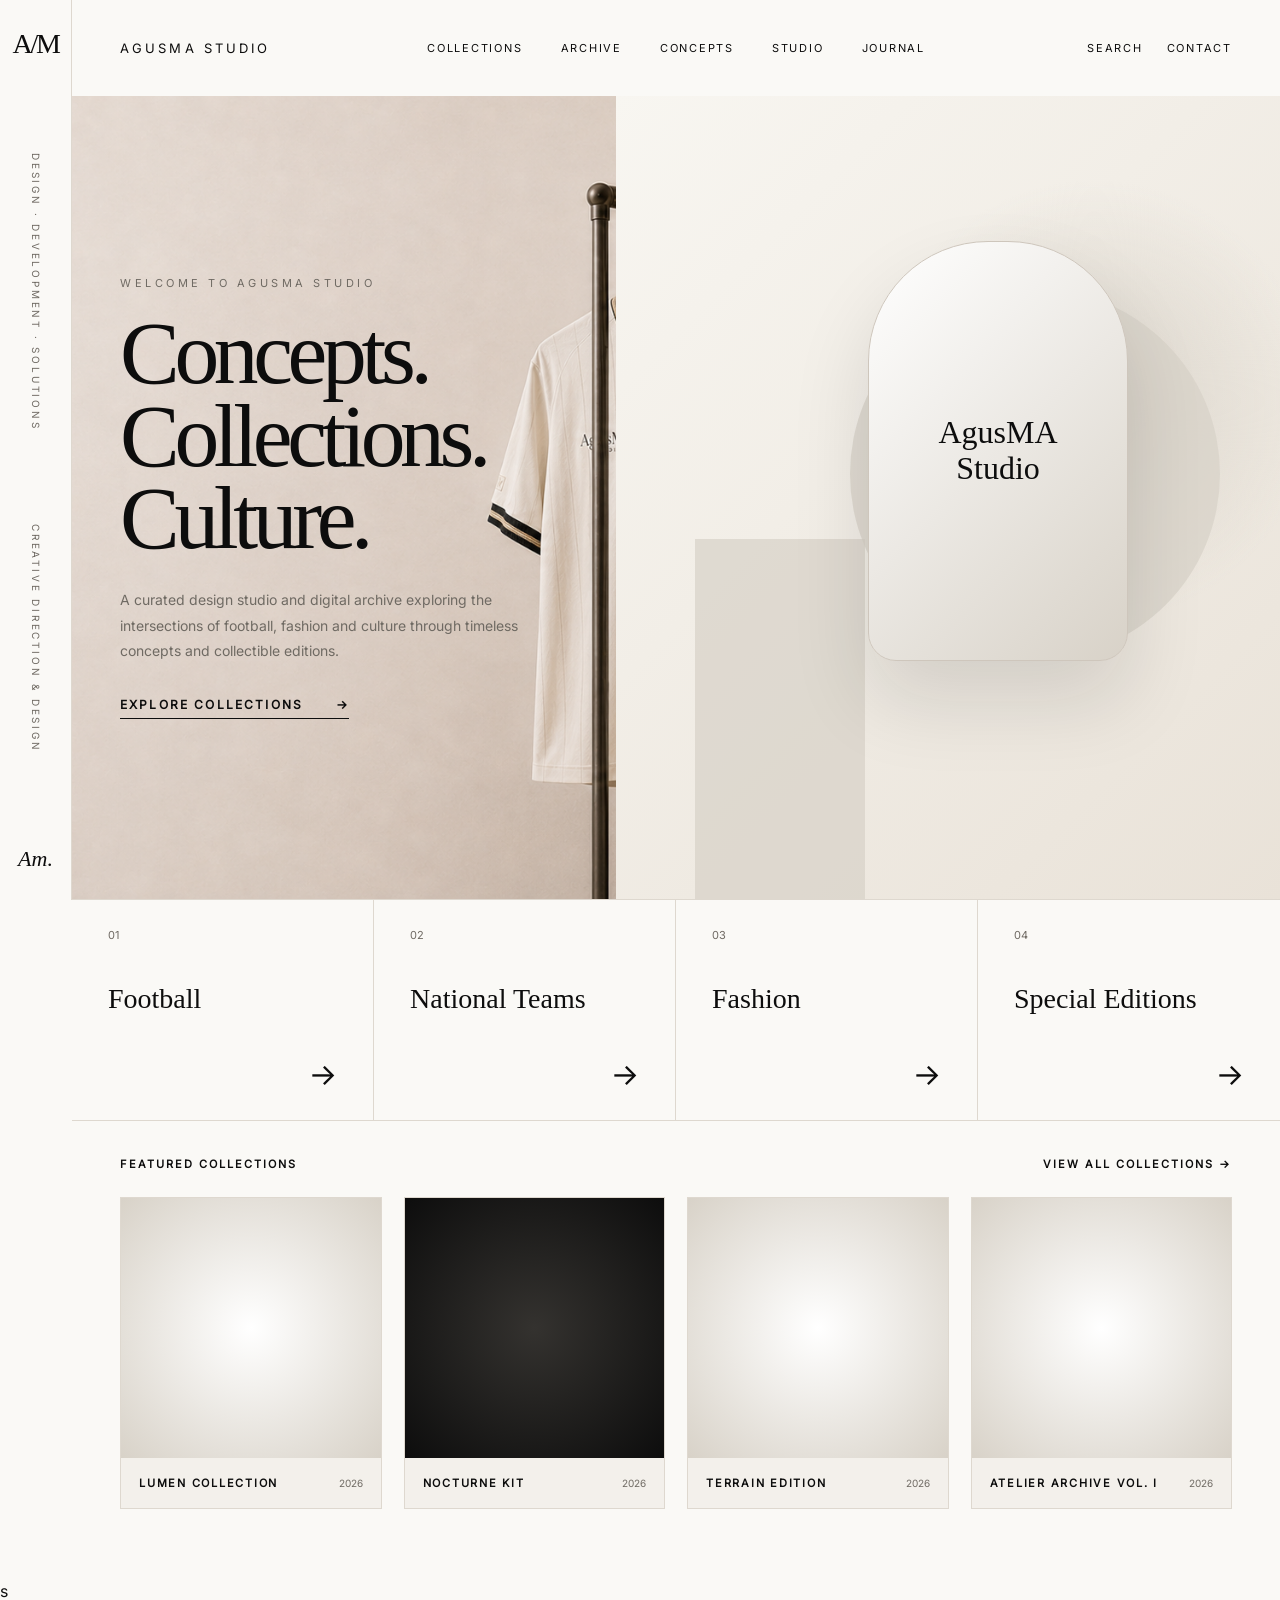
==== public/index.html @ fed28877 "start web" ====
<!DOCTYPE html>
<html lang="es">
<head>
  <meta charset="UTF-8" />
  <meta name="viewport" content="width=device-width, initial-scale=1.0" />

  <title>AgusMA Studio</title>

  <link rel="stylesheet" href="./css/variables.css" />
  <link rel="stylesheet" href="./css/style.css" />
  <link rel="stylesheet" href="./css/responsive.css" />
</head>

<body>
  <aside class="sidebar">
    <div class="sidebar__monogram">A/M</div>

    <p class="sidebar__text">
      Design · Development · Solutions
    </p>

    <p class="sidebar__text">
      Creative Direction & Design
    </p>

    <div class="sidebar__signature">Am.</div>
  </aside>

  <header class="header">
    <a href="/" class="header__logo">AgusMA Studio</a>

    <nav class="header__nav">
      <a href="#collections">Collections</a>
      <a href="#archive">Archive</a>
      <a href="#concepts">Concepts</a>
      <a href="#studio">Studio</a>
      <a href="#journal">Journal</a>
    </nav>

    <div class="header__actions">
      <button type="button">Search</button>
      <a href="#contact">Contact</a>
    </div>
  </header>

  <main class="page">
    <section class="hero">
      <div class="hero__content">
        <p class="hero__eyebrow">Welcome to AgusMA Studio</p>

        <h1 class="hero__title">
          Concepts.<br />
          Collections.<br />
          Culture.
        </h1>

        <p class="hero__description">
          A curated design studio and digital archive exploring the intersections
          of football, fashion and culture through timeless concepts and collectible editions.
        </p>

        <a href="#collections" class="hero__link">
          Explore collections <span>→</span>
        </a>
      </div>

      <div class="hero__visual">
        <div class="hero__shape hero__shape--vertical"></div>
        <div class="hero__shape hero__shape--circle"></div>

        <div class="hero__product">
          <span>AgusMA<br />Studio</span>
        </div>
      </div>
    </section>

    <section id="collections" class="category-grid">
      <article class="category-card">
        <span>01</span>
        <h2>Football</h2>
        <a href="#">→</a>
      </article>

      <article class="category-card">
        <span>02</span>
        <h2>National Teams</h2>
        <a href="#">→</a>
      </article>

      <article class="category-card">
        <span>03</span>
        <h2>Fashion</h2>
        <a href="#">→</a>
      </article>

      <article class="category-card">
        <span>04</span>
        <h2>Special Editions</h2>
        <a href="#">→</a>
      </article>
    </section>

    <section class="featured">
      <div class="section-header">
        <p>Featured Collections</p>
        <a href="#">View all collections →</a>
      </div>

      <div class="featured-grid">
        <article class="collection-card">
          <div class="collection-card__image"></div>
          <div class="collection-card__info">
            <h3>Lumen Collection</h3>
            <span>2026</span>
          </div>
        </article>

        <article class="collection-card">
          <div class="collection-card__image collection-card__image--dark"></div>
          <div class="collection-card__info">
            <h3>Nocturne Kit</h3>
            <span>2026</span>
          </div>
        </article>

        <article class="collection-card">
          <div class="collection-card__image"></div>
          <div class="collection-card__info">
            <h3>Terrain Edition</h3>
            <span>2026</span>
          </div>
        </article>

        <article class="collection-card">
          <div class="collection-card__image"></div>
          <div class="collection-card__info">
            <h3>Atelier Archive Vol. I</h3>
            <span>2026</span>
          </div>
        </article>
      </div>
    </section>
  </main>

  <script src="./js/main.js"></script>
</body>
</html>s
---- public/css/variables.css ----
@font-face {
  font-family: "The Silver Editorial";
  src: url("../assets/fonts/TheSilverEditorial-Regular.woff2") format("woff2");
  font-weight: 400;
  font-style: normal;
  font-display: swap;
}

@font-face {
  font-family: "The Silver Editorial";
  src: url("../assets/fonts/TheSilverEditorial-Italic.woff2") format("woff2");
  font-weight: 400;
  font-style: italic;
  font-display: swap;
}

@font-face {
  font-family: "Inter";
  src: url("../assets/fonts/Inter-VariableFont_opsz,wght.ttf") format("truetype");
  font-weight: 400;
  font-style: normal;
  font-display: swap;
}

:root {
  --color-rich-black: #0d0d0d;
  --color-soft-ivory: #faf9f6;
  --color-warm-stone: #d8d2c8;
  --color-mist-grey: #b8b4ad;
  --color-pure-white: #ffffff;

  --color-background: var(--color-soft-ivory);
  --color-text: var(--color-rich-black);
  --color-muted: #6f6a63;
  --color-border: #ded8cf;

  --font-serif: Georgia, "Times New Roman", serif;
  --font-sans: Inter, Arial, sans-serif;

  --sidebar-width: 72px;
  --header-height: 96px;
  --page-padding: 48px;

  --transition-smooth: 0.35s ease;
}
---- public/css/style.css ----
* {
  box-sizing: border-box;
  margin: 0;
  padding: 0;
}

html {
  scroll-behavior: smooth;
}

body {
  background: var(--color-background);
  color: var(--color-text);
  font-family: var(--font-sans);
}

a {
  color: inherit;
  text-decoration: none;
}

button {
  border: 0;
  background: transparent;
  color: inherit;
  font: inherit;
  cursor: pointer;
}

/* SIDEBAR */

.sidebar {
  position: fixed;
  inset: 0 auto 0 0;
  z-index: 50;

  width: var(--sidebar-width);
  border-right: 1px solid var(--color-border);
  background: rgba(250, 249, 246, 0.92);
  backdrop-filter: blur(18px);

  display: flex;
  align-items: center;
  justify-content: space-between;
  flex-direction: column;

  padding: 28px 0;
}

.sidebar__monogram {
  font-family: var(--font-serif);
  font-size: 28px;
  letter-spacing: -0.08em;
}

.sidebar__text {
  writing-mode: vertical-rl;
  text-transform: uppercase;
  font-size: 10px;
  letter-spacing: 0.28em;
  color: var(--color-muted);
}

.sidebar__signature {
  font-family: var(--font-serif);
  font-style: italic;
  font-size: 22px;
}

/* HEADER */

.header {
  position: fixed;
  top: 0;
  left: var(--sidebar-width);
  right: 0;
  z-index: 40;

  height: var(--header-height);
  padding: 0 var(--page-padding);

  display: grid;
  grid-template-columns: 1fr auto 1fr;
  align-items: center;

  background: rgba(250, 249, 246, 0);
}

.header__logo {
  text-transform: uppercase;
  letter-spacing: 0.24em;
  font-size: 13px;
}

.header__nav {
  display: flex;
  gap: 38px;
}

.header__nav a,
.header__actions,
.header__actions a,
.header__actions button {
  text-transform: uppercase;
  letter-spacing: 0.16em;
  font-size: 11px;
}

.header__actions {
  justify-self: end;
  display: flex;
  gap: 24px;
}

/* PAGE */

.page {
  margin-left: var(--sidebar-width);
  padding-top: var(--header-height);
}

/* HERO */

.hero {
  min-height: calc(100vh - var(--header-height));
  display: grid;
  background: url('../assets/images/hero-bg.png') center/cover no-repeat;
  grid-template-columns: 0.9fr 1.1fr;
  border-bottom: 1px solid var(--color-border);
}

.hero__content {
  padding: 72px var(--page-padding);
  display: flex;
  flex-direction: column;
  justify-content: center;
}

.hero__eyebrow {
  text-transform: uppercase;
  letter-spacing: 0.32em;
  font-size: 11px;
  color: var(--color-muted);
  margin-bottom: 22px;
}

.hero__title {
  font-family: var(--font-serif);
  font-size: clamp(58px, 7vw, 112px);
  line-height: 0.92;
  font-weight: 400;
  letter-spacing: -0.06em;
}

.hero__description {
  max-width: 480px;
  margin-top: 28px;
  color: var(--color-muted);
  font-size: 14px;
  line-height: 1.8;
}

.hero__link {
  width: fit-content;
  margin-top: 34px;
  padding-bottom: 6px;
  border-bottom: 1px solid var(--color-text);
  text-transform: uppercase;
  letter-spacing: 0.18em;
  font-size: 12px;
  font-weight: 600;
}

.hero__link span {
  margin-left: 28px;
}

/* HERO VISUAL */

.hero__visual {
  position: relative;
  overflow: hidden;
  background:
    radial-gradient(circle at 72% 38%, rgba(216, 210, 200, 0.9), transparent 32%),
    linear-gradient(135deg, #f8f6f1, #e9e2d8);
}

.hero__shape {
  position: absolute;
  background: var(--color-warm-stone);
  opacity: 0.7;
}

.hero__shape--vertical {
  width: 170px;
  height: 360px;
  left: 12%;
  bottom: 0;
}

.hero__shape--circle {
  width: 370px;
  height: 370px;
  right: 9%;
  top: 24%;
  border-radius: 50%;
}

.hero__product {
  position: absolute;
  left: 38%;
  top: 18%;
  width: 260px;
  height: 420px;

  border-radius: 120px 120px 28px 28px;
  background: linear-gradient(135deg, #ffffff, #d8d2c8);
  border: 1px solid #cec6bc;
  box-shadow: 0 40px 80px rgba(13, 13, 13, 0.12);

  display: flex;
  align-items: center;
  justify-content: center;

  font-family: var(--font-serif);
  font-size: 32px;
  text-align: center;
  line-height: 1.1;
}

/* CATEGORY GRID */

.category-grid {
  display: grid;
  grid-template-columns: repeat(4, 1fr);
  border-bottom: 1px solid var(--color-border);
}

.category-card {
  min-height: 220px;
  padding: 28px 36px;
  border-right: 1px solid var(--color-border);

  display: flex;
  flex-direction: column;
  justify-content: space-between;
}

.category-card:last-child {
  border-right: 0;
}

.category-card span {
  font-size: 11px;
  color: var(--color-muted);
}

.category-card h2 {
  font-family: var(--font-serif);
  font-weight: 400;
  font-size: 28px;
}

.category-card a {
  align-self: flex-end;
  font-size: 30px;
}

/* FEATURED */

.featured {
  padding: 36px var(--page-padding) 72px;
}

.section-header {
  display: flex;
  justify-content: space-between;
  align-items: center;
  margin-bottom: 26px;
}

.section-header p,
.section-header a {
  text-transform: uppercase;
  letter-spacing: 0.18em;
  font-size: 11px;
  font-weight: 600;
}

.featured-grid {
  display: grid;
  grid-template-columns: repeat(4, 1fr);
  gap: 22px;
}

.collection-card {
  background: #f3f0eb;
  border: 1px solid var(--color-border);
}

.collection-card__image {
  height: 260px;
  background:
    radial-gradient(circle at center, #fff 0%, #d8d2c8 100%);
}

.collection-card__image--dark {
  background:
    radial-gradient(circle at center, #34322f 0%, #0d0d0d 100%);
}

.collection-card__info {
  padding: 18px;
  display: flex;
  justify-content: space-between;
  align-items: center;
}

.collection-card__info h3 {
  text-transform: uppercase;
  letter-spacing: 0.16em;
  font-size: 11px;
}

.collection-card__info span {
  font-size: 10px;
  color: var(--color-muted);
}

.header.is-scrolled {
  background: rgba(250, 249, 246, 1);
}
---- public/css/responsive.css ----
@media (max-width: 1100px) {
  .header {
    grid-template-columns: 1fr auto;
  }

  .header__nav {
    display: none;
  }

  .hero {
    grid-template-columns: 1fr;
  }

  .hero__visual {
    min-height: 520px;
  }

  .category-grid,
  .featured-grid {
    grid-template-columns: repeat(2, 1fr);
  }
}

@media (max-width: 720px) {
  :root {
    --sidebar-width: 0px;
    --page-padding: 22px;
    --header-height: 78px;
  }

  .sidebar {
    display: none;
  }

  .header {
    left: 0;
    padding: 0 var(--page-padding);
  }

  .header__actions {
    display: none;
  }

  .page {
    margin-left: 0;
  }

  .hero__content {
    padding: 56px var(--page-padding);
  }

  .hero__title {
    font-size: 58px;
  }

  .hero__visual {
    min-height: 460px;
  }

  .hero__product {
    left: 50%;
    transform: translateX(-50%);
    top: 12%;
  }

  .category-grid,
  .featured-grid {
    grid-template-columns: 1fr;
  }

  .category-card {
    min-height: 160px;
  }
}
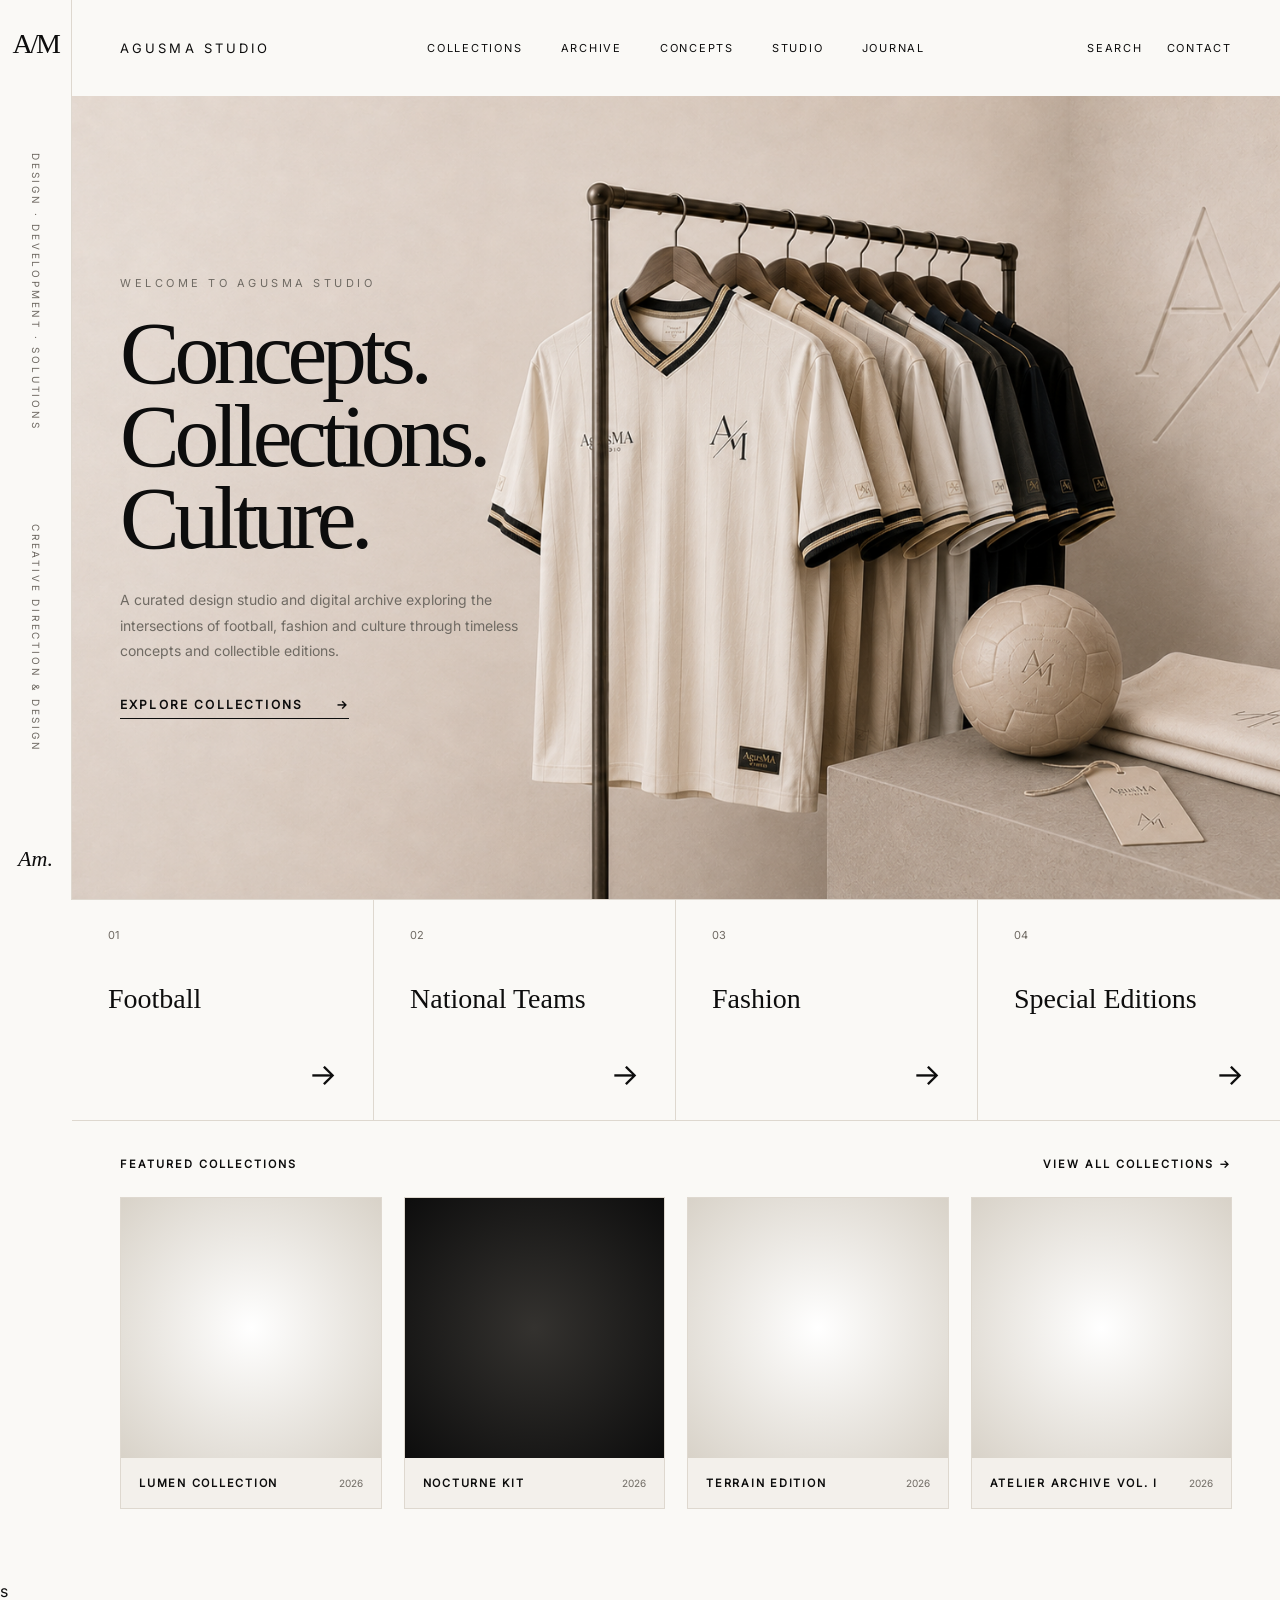
==== commit a1dccdd5: "delete hero visual" ====
--- a/public/index.html
+++ b/public/index.html
@@ -64,14 +64,6 @@
         </a>
       </div>
 
-      <div class="hero__visual">
-        <div class="hero__shape hero__shape--vertical"></div>
-        <div class="hero__shape hero__shape--circle"></div>
-
-        <div class="hero__product">
-          <span>AgusMA<br />Studio</span>
-        </div>
-      </div>
     </section>
 
     <section id="collections" class="category-grid">
--- a/public/css/style.css
+++ b/public/css/style.css
@@ -175,59 +175,6 @@
   margin-left: 28px;
 }
 
-/* HERO VISUAL */
-
-.hero__visual {
-  position: relative;
-  overflow: hidden;
-  background:
-    radial-gradient(circle at 72% 38%, rgba(216, 210, 200, 0.9), transparent 32%),
-    linear-gradient(135deg, #f8f6f1, #e9e2d8);
-}
-
-.hero__shape {
-  position: absolute;
-  background: var(--color-warm-stone);
-  opacity: 0.7;
-}
-
-.hero__shape--vertical {
-  width: 170px;
-  height: 360px;
-  left: 12%;
-  bottom: 0;
-}
-
-.hero__shape--circle {
-  width: 370px;
-  height: 370px;
-  right: 9%;
-  top: 24%;
-  border-radius: 50%;
-}
-
-.hero__product {
-  position: absolute;
-  left: 38%;
-  top: 18%;
-  width: 260px;
-  height: 420px;
-
-  border-radius: 120px 120px 28px 28px;
-  background: linear-gradient(135deg, #ffffff, #d8d2c8);
-  border: 1px solid #cec6bc;
-  box-shadow: 0 40px 80px rgba(13, 13, 13, 0.12);
-
-  display: flex;
-  align-items: center;
-  justify-content: center;
-
-  font-family: var(--font-serif);
-  font-size: 32px;
-  text-align: center;
-  line-height: 1.1;
-}
-
 /* CATEGORY GRID */
 
 .category-grid {
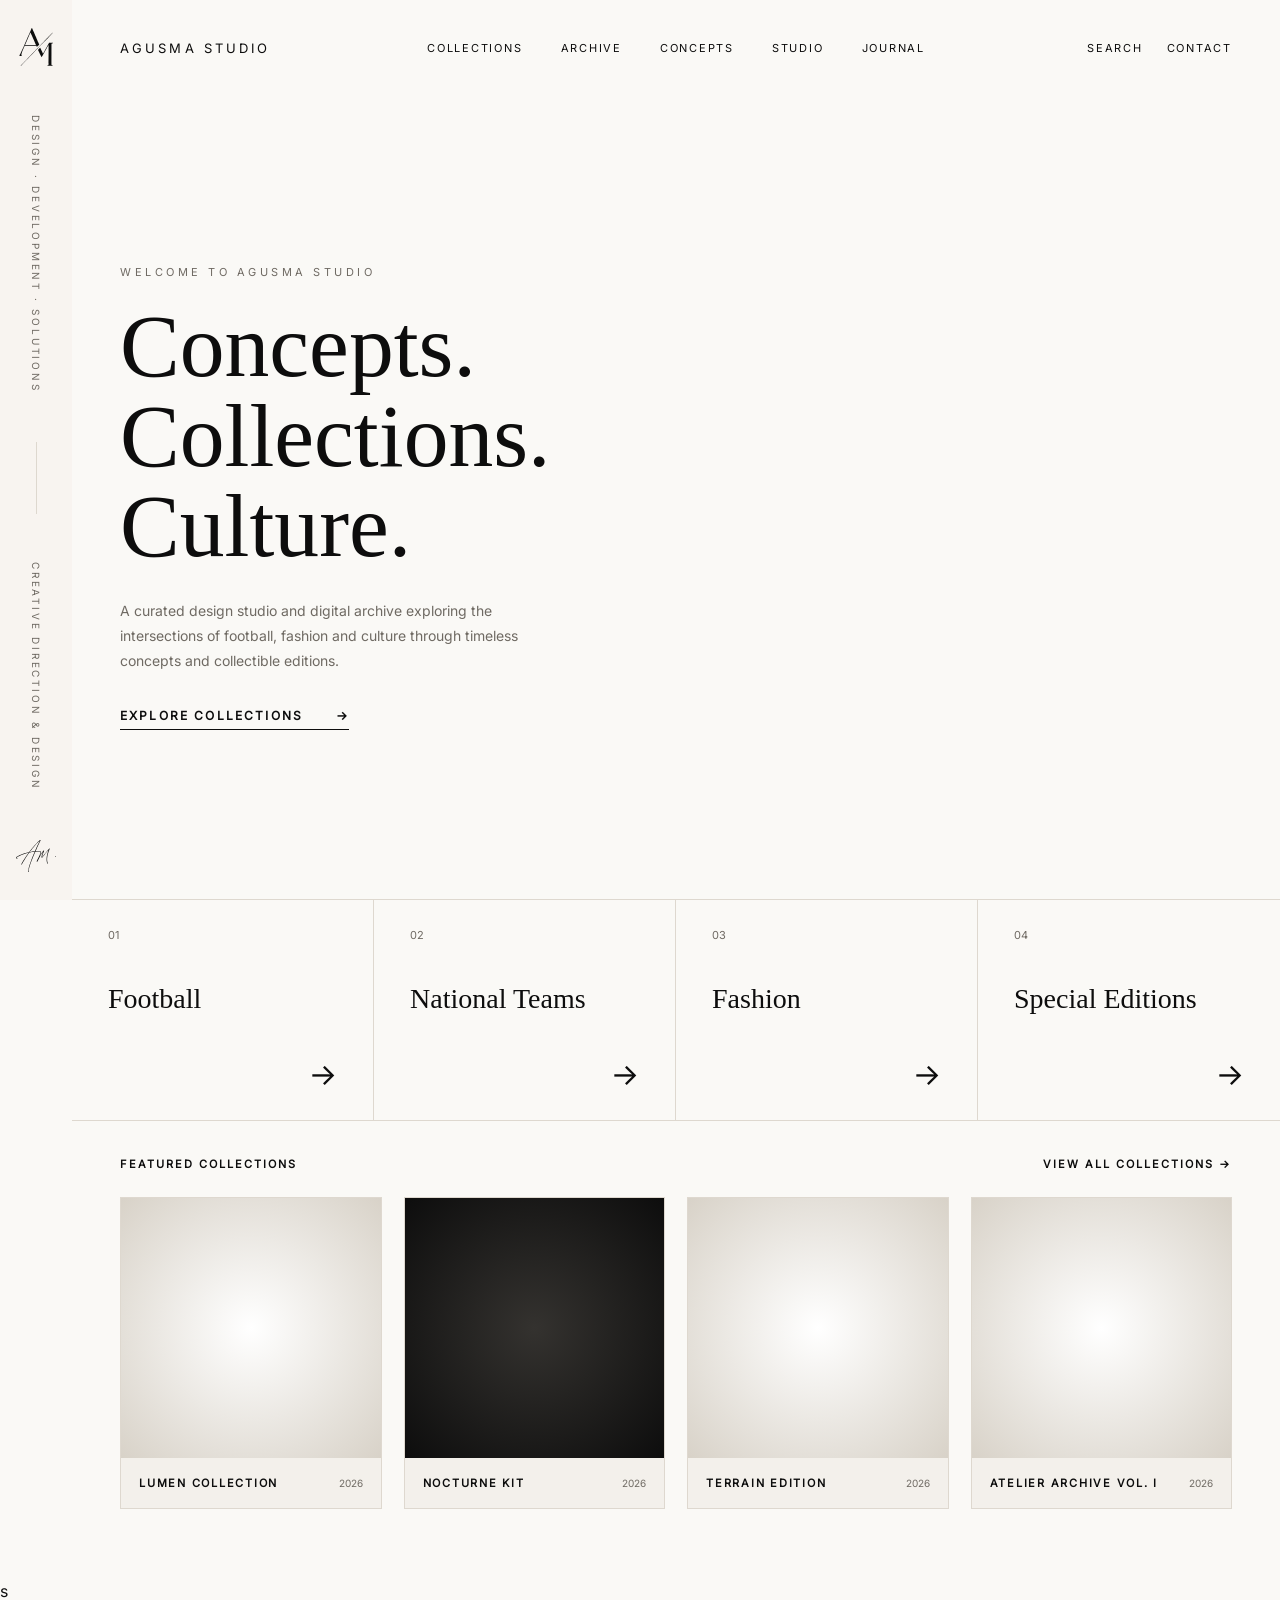
==== commit 0f8c4ed1: "best hero" ====
--- a/public/index.html
+++ b/public/index.html
@@ -13,17 +13,23 @@
 
 <body>
   <aside class="sidebar">
-    <div class="sidebar__monogram">A/M</div>
+    <div class="sidebar__monogram" aria-hidden="true">
+      <img src="./assets/images/monogram.svg" alt="" />
+    </div>
 
     <p class="sidebar__text">
       Design · Development · Solutions
     </p>
 
+    <span class="sidebar__divider" aria-hidden="true"></span>
+
     <p class="sidebar__text">
       Creative Direction & Design
     </p>
 
-    <div class="sidebar__signature">Am.</div>
+    <div class="sidebar__signature" aria-hidden="true">
+      <img src="./assets/images/signature.svg" alt="" />
+    </div>
   </aside>
 
   <header class="header">
--- a/public/css/style.css
+++ b/public/css/style.css
@@ -35,8 +35,7 @@
   z-index: 50;
 
   width: var(--sidebar-width);
-  border-right: 1px solid var(--color-border);
-  background: rgba(250, 249, 246, 0.92);
+  background: #f8f4f0;
   backdrop-filter: blur(18px);
 
   display: flex;
@@ -48,9 +47,13 @@
 }
 
 .sidebar__monogram {
-  font-family: var(--font-serif);
-  font-size: 28px;
-  letter-spacing: -0.08em;
+  width: 34px;
+}
+
+.sidebar__monogram img {
+  display: block;
+  width: 100%;
+  height: auto;
 }
 
 .sidebar__text {
@@ -61,10 +64,20 @@
   color: var(--color-muted);
 }
 
+.sidebar__divider {
+  width: 1px;
+  height: 72px;
+  background: var(--color-border);
+}
+
 .sidebar__signature {
-  font-family: var(--font-serif);
-  font-style: italic;
-  font-size: 22px;
+  width: 40px;
+}
+
+.sidebar__signature img {
+  display: block;
+  width: 100%;
+  height: auto;
 }
 
 /* HEADER */
@@ -116,15 +129,19 @@
 
 .page {
   margin-left: var(--sidebar-width);
+  padding-top: 0;
+}
+
+/* HERO */
+
+.hero {
+  min-height: 100vh;
   padding-top: var(--header-height);
-}
-
-/* HERO */
-
-.hero {
-  min-height: calc(100vh - var(--header-height));
-  display: grid;
-  background: url('../assets/images/hero-bg.png') center/cover no-repeat;
+  display: grid;
+  background-image: linear-gradient(to right, rgba(250, 249, 246, 1) 0%, rgba(250, 249, 246, 1) 20%, rgba(255, 255, 255, 0) 50%), url('../assets/images/hero-bg3b.svg');
+  background-repeat: no-repeat;
+  background-size: cover;
+  background-position: right center;
   grid-template-columns: 0.9fr 1.1fr;
   border-bottom: 1px solid var(--color-border);
 }
@@ -147,9 +164,8 @@
 .hero__title {
   font-family: var(--font-serif);
   font-size: clamp(58px, 7vw, 112px);
-  line-height: 0.92;
-  font-weight: 400;
-  letter-spacing: -0.06em;
+  line-height: 1;
+  font-weight: 300;
 }
 
 .hero__description {
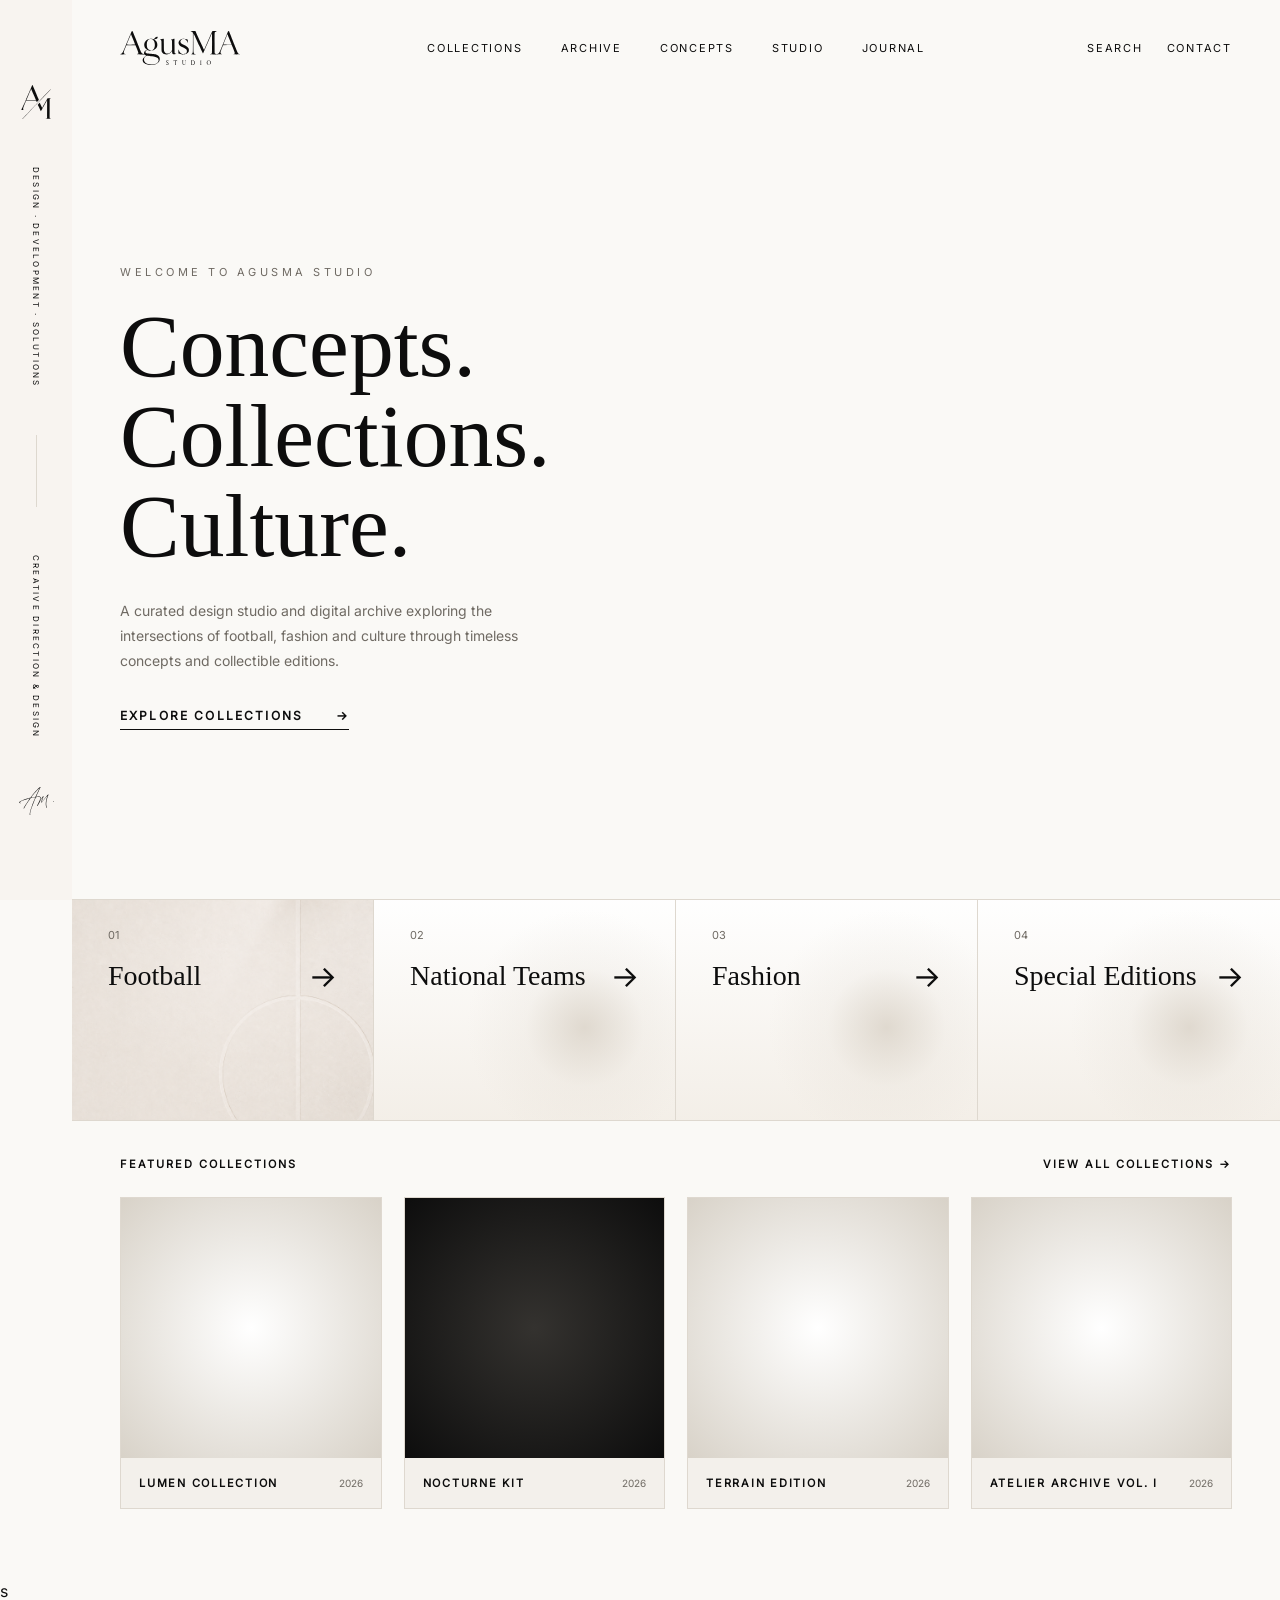
==== commit b051e599: "cate" ====
--- a/public/index.html
+++ b/public/index.html
@@ -33,7 +33,7 @@
   </aside>
 
   <header class="header">
-    <a href="/" class="header__logo">AgusMA Studio</a>
+    <a href="/" class="header__logo"><img src="./assets/images/logo.svg" alt="AgusMA Studio Logo" /></a>
 
     <nav class="header__nav">
       <a href="#collections">Collections</a>
@@ -73,28 +73,40 @@
     </section>
 
     <section id="collections" class="category-grid">
-      <article class="category-card">
+      <article class="category-card category-card--football">
         <span>01</span>
-        <h2>Football</h2>
-        <a href="#">→</a>
+        <div class="category-card__body">
+          <h2>Football</h2>
+          <a href="#" aria-label="Open Football category">→</a>
+        </div>
+        <div class="category-card__visual" aria-hidden="true"></div>
       </article>
 
       <article class="category-card">
         <span>02</span>
-        <h2>National Teams</h2>
-        <a href="#">→</a>
+        <div class="category-card__body">
+          <h2>National Teams</h2>
+          <a href="#" aria-label="Open National Teams category">→</a>
+        </div>
+        <div class="category-card__visual" aria-hidden="true"></div>
       </article>
 
       <article class="category-card">
         <span>03</span>
-        <h2>Fashion</h2>
-        <a href="#">→</a>
+        <div class="category-card__body">
+          <h2>Fashion</h2>
+          <a href="#" aria-label="Open Fashion category">→</a>
+        </div>
+        <div class="category-card__visual" aria-hidden="true"></div>
       </article>
 
       <article class="category-card">
         <span>04</span>
-        <h2>Special Editions</h2>
-        <a href="#">→</a>
+        <div class="category-card__body">
+          <h2>Special Editions</h2>
+          <a href="#" aria-label="Open Special Editions category">→</a>
+        </div>
+        <div class="category-card__visual" aria-hidden="true"></div>
       </article>
     </section>
 
--- a/public/css/style.css
+++ b/public/css/style.css
@@ -43,11 +43,11 @@
   justify-content: space-between;
   flex-direction: column;
 
-  padding: 28px 0;
+  padding: 85px 0;
 }
 
 .sidebar__monogram {
-  width: 34px;
+  width: 30px;
 }
 
 .sidebar__monogram img {
@@ -59,9 +59,10 @@
 .sidebar__text {
   writing-mode: vertical-rl;
   text-transform: uppercase;
-  font-size: 10px;
+  font-size: 8px;
+  font-weight: 500;
   letter-spacing: 0.28em;
-  color: var(--color-muted);
+  color: var(--color-rich-black);
 }
 
 .sidebar__divider {
@@ -71,7 +72,7 @@
 }
 
 .sidebar__signature {
-  width: 40px;
+  width: 35px;
 }
 
 .sidebar__signature img {
@@ -99,10 +100,14 @@
   background: rgba(250, 249, 246, 0);
 }
 
-.header__logo {
-  text-transform: uppercase;
-  letter-spacing: 0.24em;
-  font-size: 13px;
+.header__logo{
+  width: 120px;
+}
+
+.header__logo img {
+  display: block;
+  width: 100%;
+  height: auto;
 }
 
 .header__nav {
@@ -200,13 +205,21 @@
 }
 
 .category-card {
+  position: relative;
   min-height: 220px;
   padding: 28px 36px;
   border-right: 1px solid var(--color-border);
+  overflow: hidden;
 
   display: flex;
   flex-direction: column;
-  justify-content: space-between;
+  gap: 18px;
+}
+
+.category-card > span,
+.category-card > .category-card__body {
+  position: relative;
+  z-index: 1;
 }
 
 .category-card:last-child {
@@ -224,9 +237,33 @@
   font-size: 28px;
 }
 
+.category-card__body {
+  display: flex;
+  align-items: center;
+  justify-content: space-between;
+  gap: 18px;
+}
+
+.category-card__visual {
+  position: absolute;
+  inset: 0;
+  background:
+    radial-gradient(circle at 70% 58%, rgba(214, 206, 194, 0.72) 0%, rgba(214, 206, 194, 0.14) 24%, rgba(214, 206, 194, 0) 48%),
+    linear-gradient(180deg, rgba(255, 255, 255, 0.9) 0%, rgba(243, 238, 231, 0.96) 100%);
+  background-position: center;
+  background-repeat: no-repeat;
+  background-size: cover;
+  pointer-events: none;
+}
+
+.category-card--football .category-card__visual {
+  background-image: url('../assets/images/cat-football2.png');
+}
+
 .category-card a {
-  align-self: flex-end;
   font-size: 30px;
+  line-height: 1;
+  flex-shrink: 0;
 }
 
 /* FEATURED */
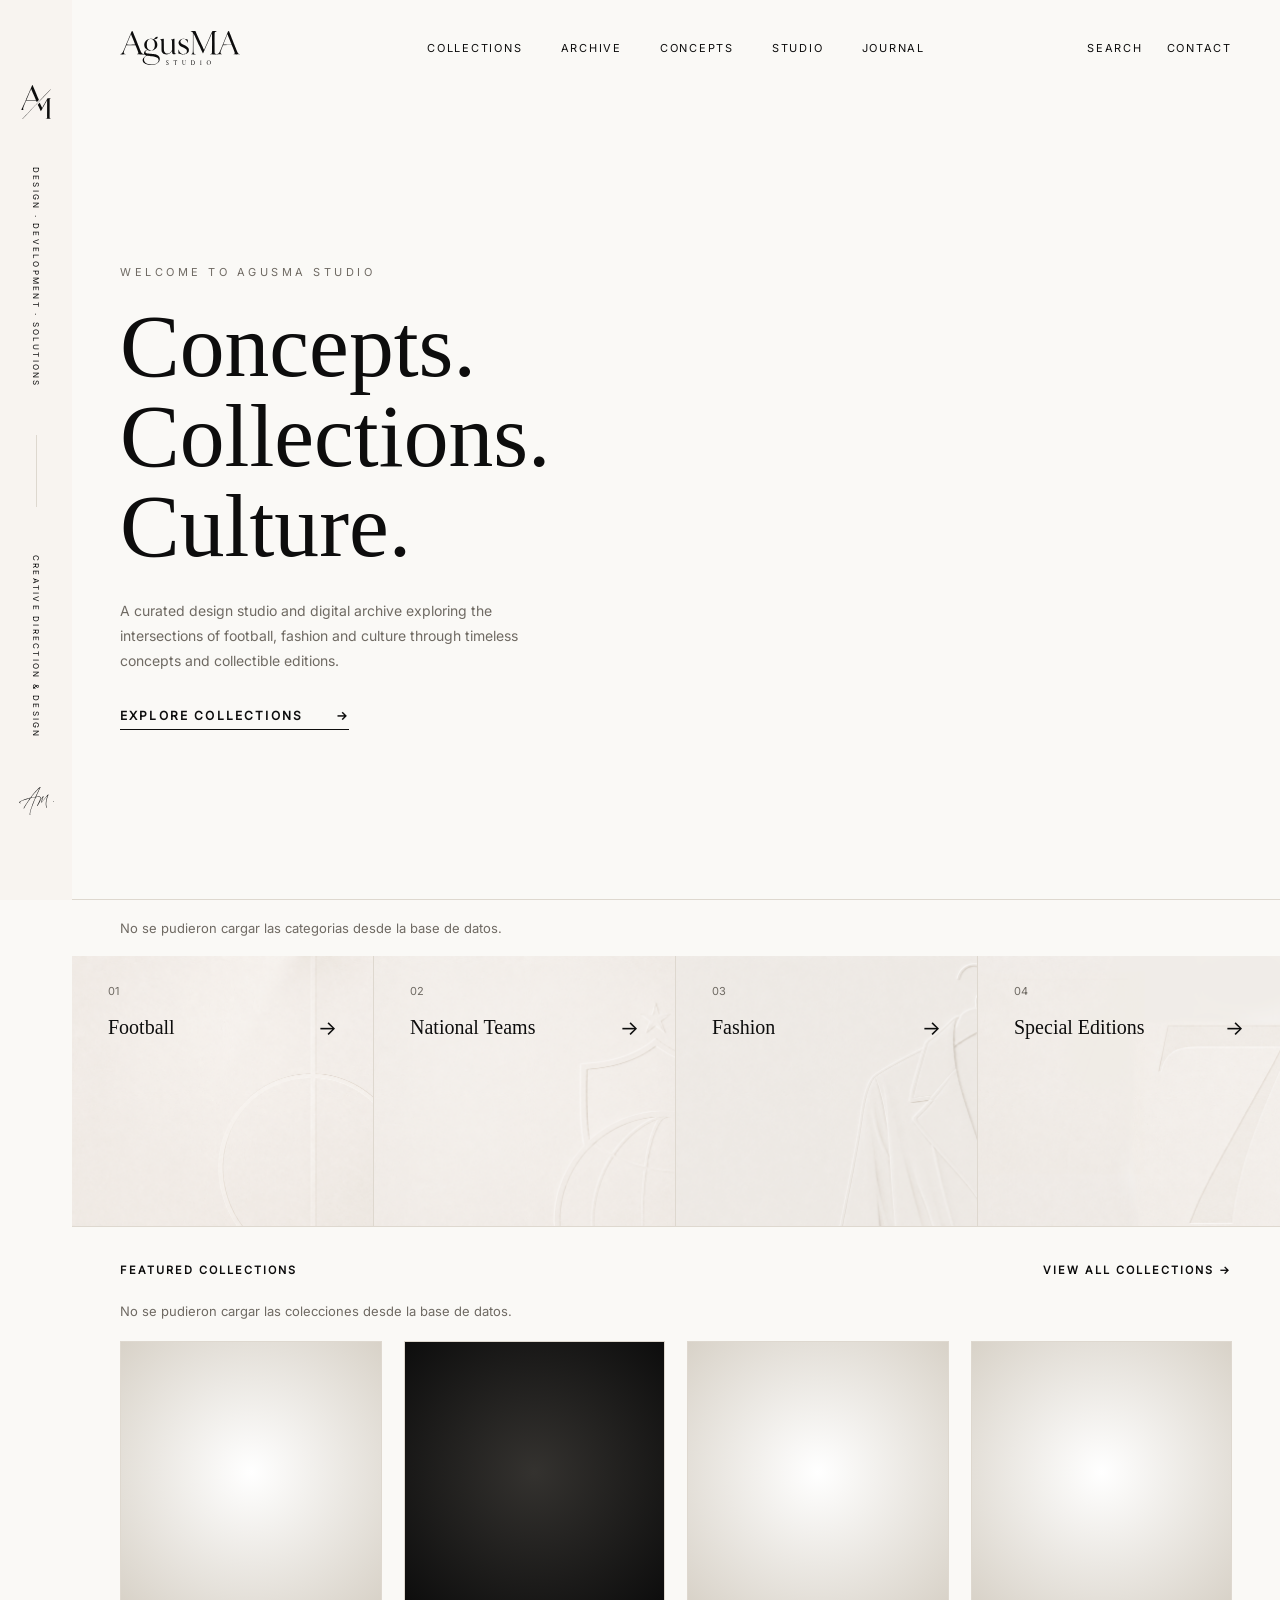
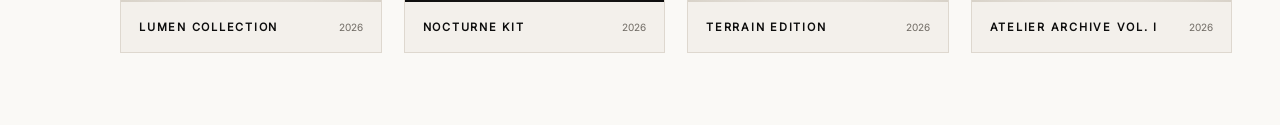
==== commit f873e539: "db + main" ====
--- a/public/index.html
+++ b/public/index.html
@@ -72,7 +72,9 @@
 
     </section>
 
-    <section id="collections" class="category-grid">
+    <section id="collections" class="category-grid" data-category-grid>
+      <p class="category-status" data-category-status>Cargando categorias...</p>
+
       <article class="category-card category-card--football">
         <span>01</span>
         <div class="category-card__body">
@@ -82,7 +84,7 @@
         <div class="category-card__visual" aria-hidden="true"></div>
       </article>
 
-      <article class="category-card">
+      <article class="category-card category-card--national-teams">
         <span>02</span>
         <div class="category-card__body">
           <h2>National Teams</h2>
@@ -91,7 +93,7 @@
         <div class="category-card__visual" aria-hidden="true"></div>
       </article>
 
-      <article class="category-card">
+      <article class="category-card category-card--fashion">
         <span>03</span>
         <div class="category-card__body">
           <h2>Fashion</h2>
@@ -100,7 +102,7 @@
         <div class="category-card__visual" aria-hidden="true"></div>
       </article>
 
-      <article class="category-card">
+      <article class="category-card category-card--special-editions">
         <span>04</span>
         <div class="category-card__body">
           <h2>Special Editions</h2>
@@ -116,7 +118,9 @@
         <a href="#">View all collections →</a>
       </div>
 
-      <div class="featured-grid">
+      <p class="featured-status" data-featured-status>Cargando colecciones...</p>
+
+      <div class="featured-grid" data-featured-grid>
         <article class="collection-card">
           <div class="collection-card__image"></div>
           <div class="collection-card__info">
@@ -154,4 +158,4 @@
 
   <script src="./js/main.js"></script>
 </body>
-</html>s+</html>
--- a/public/css/style.css
+++ b/public/css/style.css
@@ -204,9 +204,16 @@
   border-bottom: 1px solid var(--color-border);
 }
 
+.category-status {
+  grid-column: 1 / -1;
+  padding: 20px var(--page-padding);
+  color: var(--color-muted);
+  font-size: 13px;
+}
+
 .category-card {
   position: relative;
-  min-height: 220px;
+  min-height: 270px;
   padding: 28px 36px;
   border-right: 1px solid var(--color-border);
   overflow: hidden;
@@ -234,7 +241,7 @@
 .category-card h2 {
   font-family: var(--font-serif);
   font-weight: 400;
-  font-size: 28px;
+  font-size: 20px;
 }
 
 .category-card__body {
@@ -260,8 +267,20 @@
   background-image: url('../assets/images/cat-football2.png');
 }
 
+.category-card--national-teams .category-card__visual {
+  background-image: url('../assets/images/cat-nationalteams.png');
+}
+
+.category-card--fashion .category-card__visual {
+  background-image: url('../assets/images/cat-fashion.png');
+}
+
+.category-card--special-editions .category-card__visual {
+  background-image: url('../assets/images/cat-special.png');
+}
+
 .category-card a {
-  font-size: 30px;
+  font-size: 20px;
   line-height: 1;
   flex-shrink: 0;
 }
@@ -285,6 +304,12 @@
   letter-spacing: 0.18em;
   font-size: 11px;
   font-weight: 600;
+}
+
+.featured-status {
+  margin-bottom: 22px;
+  color: var(--color-muted);
+  font-size: 13px;
 }
 
 .featured-grid {
